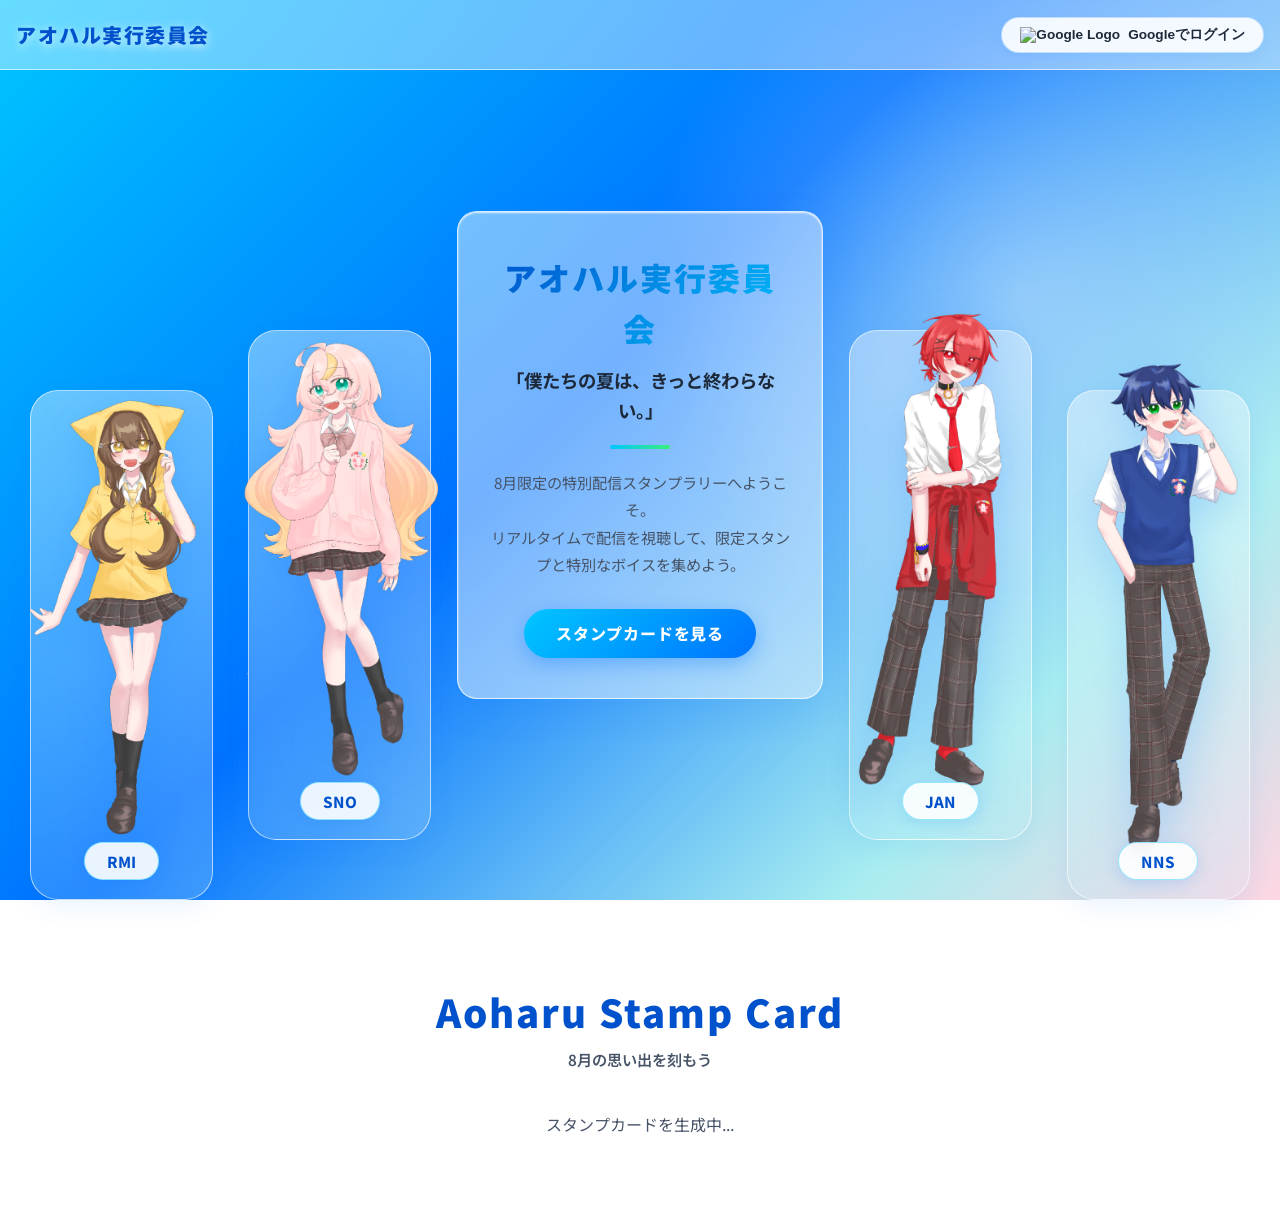
==== index.html @ 990031a6 "Update index.html" ====
<!DOCTYPE html>
<html lang="ja">
<head>
    <meta charset="UTF-8">
    <meta name="viewport" content="width=device-width, initial-scale=1.0">
    <title>アオハル8月スタンプラリー</title>
    <link href="https://fonts.googleapis.com/css2?family=Noto+Sans+JP:wght=300;400;700&display=swap" rel="stylesheet">  
    <link rel="stylesheet" href="css/style.css">
</head>
<body>

    <div class="sky-background"></div>

    <header class="global-header header-glass">
        <div class="header-logo">アオハル実行委員会</div>
        <button id="google-login-btn" class="btn-login">
            <img src="https://upload.wikimedia.org/wikipedia/commons/c/c1/Google_%22G%22_logo.svg" alt="Google Logo" class="google-icon">
            <span>Googleでログイン</span>
        </button>
    </header>

    <main class="main-container">
        <section class="hero-section">
            
            <div class="member-wrapper member-rmi position-low" onclick="location.href='profile.html?member=rmi'">
                <div class="stand-image-container">
                    <img src="images/AoharuRMI.png" alt="RMI" class="member-img">
                    <span class="member-name-tag">RMI</span>
                </div>
            </div>

            <div class="member-wrapper member-sno position-high" onclick="location.href='profile.html?member=sno'">
                <div class="stand-image-container">
                    <img src="images/AoharuSNO.png" alt="SNO" class="member-img">
                    <span class="member-name-tag">SNO</span>
                </div>
            </div>

            <div class="center-content-card glass-panel">
                <h1 class="group-title">アオハル実行委員会</h1>
                <p class="catch-copy">「僕たちの夏は、きっと終わらない。」</p>
                <div class="divider"></div>
                <p class="description">
                    8月限定の特別配信スタンプラリーへようこそ。<br>
                    リアルタイムで配信を視聴して、限定スタンプと特別なボイスを集めよう。
                </p>
                <a href="#stamp-section" class="btn-primary">スタンプカードを見る</a>
            </div>

            <div class="member-wrapper member-jan position-high" onclick="location.href='profile.html?member=jan'">
                <div class="stand-image-container">
                    <img src="images/AoharuJAN.png" alt="JAN" class="member-img">
                    <span class="member-name-tag">JAN</span>
                </div>
            </div>

            <div class="member-wrapper member-nns position-low" onclick="location.href='profile.html?member=nns'">
                <div class="stand-image-container">
                    <img src="images/AoharuNNS.png" alt="NNS" class="member-img">
                    <span class="member-name-tag">NNS</span>
                </div>
            </div>

        </section>

        <section id="stamp-section" class="stamp-section">
            <div class="section-title-area">
                <h2 class="section-title">Aoharu Stamp Card</h2>
                <p class="section-subtitle">8月の思い出を刻もう</p>
            </div>

            <div class="cards-container" id="js-cards-container">
                <p style="text-align: center; color: var(--color-text-sub);">スタンプカードを生成中...</p>
            </div>
        </section>
    </main>

    <!-- モーダル（配信タイトル・URL・サムネイル表示領域を追加） -->
    <div id="stamp-detail-modal" class="modal-overlay">
        <div class="glass-modal">
            <button id="js-modal-close" class="modal-close-btn" aria-label="閉じる">&times;</button>
            <div class="modal-header">
                <span id="js-modal-date" class="modal-date-badge">8/1</span>
                <h3 id="js-modal-title" class="modal-status-title">リアルタイム取得！</h3>
            </div>
            <div class="modal-body">

                <!-- 📺 配信情報表示エリア -->
                <div class="modal-stream-card" style="margin-bottom: 15px; text-align: center; background: rgba(255,255,255,0.15); padding: 12px; border-radius: 10px;">
                    <img id="js-modal-stream-thumb" src="" alt="配信サムネイル" style="width: 100%; max-width: 280px; height: auto; border-radius: 6px; aspect-ratio: 16/9; object-fit: cover;">
                    <h4 id="js-modal-stream-title" style="margin: 8px 0 4px; font-size: 1rem; font-weight: bold;">配信タイトル</h4>
                    <a id="js-modal-stream-url" href="#" target="_blank" rel="noopener noreferrer" style="color: #1e88e5; font-weight: bold; font-size: 0.9rem; text-decoration: underline;">📺 配信を見る</a>
                </div>

                <div class="modal-stamp-display">
                    <img id="js-modal-img" src="" alt="獲得スタンプ">
                </div>
                <p id="js-modal-desc" class="modal-text">ここにスタンプの説明テキストが動的に入ります。</p>
                
                <div class="modal-action-area">
                    <button id="js-modal-voice-btn" class="btn-voice">
                        <svg width="16" height="16" viewBox="0 0 24 24" fill="currentColor" style="display:inline-block; vertical-align:middle;"><path d="M8 5v14l11-7z"/></svg>
                        <span>限定ボイスを聴く</span>
                    </button>
                </div>
            </div>
        </div>
    </div>

    <script type="module">
        import { initializeApp } from "https://www.gstatic.com/firebasejs/10.12.0/firebase-app.js";
        import { getAuth, signInWithPopup, GoogleAuthProvider, signOut, onAuthStateChanged } from "https://www.gstatic.com/firebasejs/10.12.0/firebase-auth.js";
        import { getFirestore, doc, getDoc, setDoc, updateDoc } from "https://www.gstatic.com/firebasejs/10.12.0/firebase-firestore.js";

        // 1. Firebase初期化（実際のConfigに書き換えてください）
        const firebaseConfig = {
            apiKey: "YOUR_API_KEY",
            authDomain: "YOUR_AUTH_DOMAIN",
            projectId: "YOUR_PROJECT_ID",
            storageBucket: "YOUR_STORAGE_BUCKET",
            messagingSenderId: "YOUR_MESSAGING_SENDER_ID",
            appId: "YOUR_APP_ID"
        };

        const app = initializeApp(firebaseConfig);
        const auth = getAuth(app);
        const db = getFirestore(app);
        const provider = new GoogleAuthProvider();

        // 🎵 効果音の定義
        const soundGet = new Audio('sounds/get.mp3');     
        const soundReal = new Audio('sounds/real.mp3');   
        const soundError = new Audio('sounds/error.mp3'); 
        const soundPopup = new Audio('sounds/popup.mp3'); 

        // 🔊 ボイス再生トラッキング & 再生管理
        const playedVoiceTypes = new Set(); // サイトを開いてから再生済みのボイスタイプ（例: 'J1', 'R2'）
        let currentVoiceAudio = null;

        function playVoice(type) {
            if (currentVoiceAudio) {
                currentVoiceAudio.pause();
                currentVoiceAudio.currentTime = 0;
            }
            currentVoiceAudio = new Audio(`voices/voice_${type}.wav`);
            currentVoiceAudio.play().catch(err => {
                console.error(`ボイス再生エラー (voices/voice_${type}.wav):`, err);
            });
        }

        // 📅 8月のスタンプカード描画用データ構造
        const stampWeeks = [
            { title: "1st Week (8/1 - 8/7)", startDay: 1, endDay: 7 },
            { title: "2nd Week (8/8 - 8/14)", startDay: 8, endDay: 14 },
            { title: "3rd Week (8/15 - 8/21)", startDay: 15, endDay: 21 },
            { title: "4th Week (8/22 - 8/28)", startDay: 22, endDay: 28 },
            { title: "5th Week (8/29 - 8/31)", startDay: 29, endDay: 31 }
        ];
        const xPositions = [16.2, 28.3, 39.4, 50.9, 61.9, 72.9, 84.4];

        // 👑 12種類のリアタイスタンプマスター配列
        const ALL_STAMP_TYPES = ["R1", "R2", "R3", "S1", "S2", "S3", "J1", "J2", "J3", "N1", "N2", "N3"];

        // 📂 配信ID・日付・配信情報のマスターデータ
        const mockStampsMaster = {
            "stream_aoharu_01": { day: 1,  targetDate: "2026-08-01", title: "【DAY1】アオハル8月スタンプラリー開幕配信！", url: "https://youtube.com/watch?v=stream01", thumbnail: "images/thumb_01.png" },
            "supurarara": { day: 2,  targetDate: "2026-08-02", title: "【DAY2】夏休み特別コラボトーク！", url: "https://youtube.com/watch?v=stream02", thumbnail: "images/thumb_02.png" },
            "stream_aoharu_03": { day: 3,  targetDate: "2026-08-03", title: "【DAY3】深夜のまったりゲーム配信", url: "https://youtube.com/watch?v=stream03", thumbnail: "images/thumb_03.png" },
            "stream_aoharu_04": { day: 4,  targetDate: "2026-08-04", title: "【DAY4】メンバー総出演スペシャル", url: "https://youtube.com/watch?v=stream04", thumbnail: "images/thumb_04.png" },
            "stream_aoharu_05": { day: 5,  targetDate: "2026-08-05", title: "【DAY5】夏の思い出雑談会", url: "https://youtube.com/watch?v=stream05", thumbnail: "images/thumb_05.png" },
            "stream_aoharu_06": { day: 6,  targetDate: "2026-08-06", title: "【DAY6】歌枠特別ライブ配信", url: "https://youtube.com/watch?v=stream06", thumbnail: "images/thumb_06.png" },
            "stream_aoharu_07": { day: 7,  targetDate: "2026-08-07", title: "【DAY7】第1週目振り返り＆企画発表", url: "https://youtube.com/watch?v=stream07", thumbnail: "images/thumb_07.png" },
            "stream_aoharu_08": { day: 8,  targetDate: "2026-08-08", title: "【DAY8】8月8日ゾロ目記念配信！", url: "https://youtube.com/watch?v=stream08", thumbnail: "images/thumb_08.png" },
            "stream_aoharu_09": { day: 9,  targetDate: "2026-08-09", title: "【DAY9】日曜夜のまったりラジオ", url: "https://youtube.com/watch?v=stream09", thumbnail: "images/thumb_09.png" },
            "stream_aoharu_10": { day: 10, targetDate: "2026-08-10", title: "【DAY10】10日達成記念配信", url: "https://youtube.com/watch?v=stream10", thumbnail: "images/thumb_10.png" },
            "stream_aoharu_11": { day: 11, targetDate: "2026-08-11", title: "【DAY11】山の日特別企画", url: "https://youtube.com/watch?v=stream11", thumbnail: "images/thumb_11.png" },
            "stream_aoharu_12": { day: 12, targetDate: "2026-08-12", title: "【DAY12】夏のホラーゲーム実況", url: "https://youtube.com/watch?v=stream12", thumbnail: "images/thumb_12.png" },
            "stream_aoharu_13": { day: 13, targetDate: "2026-08-13", title: "【DAY13】お盆休み突入スぺシャル", url: "https://youtube.com/watch?v=stream13", thumbnail: "images/thumb_13.png" },
            "stream_aoharu_14": { day: 14, targetDate: "2026-08-14", title: "【DAY14】折り返し地点！2週間感謝配信", url: "https://youtube.com/watch?v=stream14", thumbnail: "images/thumb_14.png" },
            "stream_aoharu_15": { day: 15, targetDate: "2026-08-15", title: "【DAY15】後半戦突入！特別生放送", url: "https://youtube.com/watch?v=stream15", thumbnail: "images/thumb_15.png" },
            "stream_aoharu_16": { day: 16, targetDate: "2026-08-16", title: "【DAY16】夏祭り企画配信", url: "https://youtube.com/watch?v=stream16", thumbnail: "images/thumb_16.png" },
            "stream_aoharu_17": { day: 17, targetDate: "2026-08-17", title: "【DAY17】月曜夜の元気が出る配信", url: "https://youtube.com/watch?v=stream17", thumbnail: "images/thumb_17.png" },
            "stream_aoharu_18": { day: 18, targetDate: "2026-08-18", title: "【DAY18】オリジナルソング制作裏話", url: "https://youtube.com/watch?v=stream18", thumbnail: "images/thumb_18.png" },
            "stream_aoharu_19": { day: 19, targetDate: "2026-08-19", title: "【DAY19】深夜のQ&A質問コーナー", url: "https://youtube.com/watch?v=stream19", thumbnail: "images/thumb_19.png" },
            "stream_aoharu_20": { day: 20, targetDate: "2026-08-20", title: "【DAY20】残り11日！カウントダウン配信", url: "https://youtube.com/watch?v=stream20", thumbnail: "images/thumb_20.png" },
            "stream_aoharu_21": { day: 21, targetDate: "2026-08-21", title: "【DAY21】第3週目締めくくり配信", url: "https://youtube.com/watch?v=stream21", thumbnail: "images/thumb_21.png" },
            "stream_aoharu_22": { day: 22, targetDate: "2026-08-22", title: "【DAY22】土曜夜の特別カラオケ枠", url: "https://youtube.com/watch?v=stream22", thumbnail: "images/thumb_22.png" },
            "stream_aoharu_23": { day: 23, targetDate: "2026-08-23", title: "【DAY23】夏の思い出写真館", url: "https://youtube.com/watch?v=stream23", thumbnail: "images/thumb_23.png" },
            "stream_aoharu_24": { day: 24, targetDate: "2026-08-24", title: "【DAY24】ラスト1週間直前スペシャル", url: "https://youtube.com/watch?v=stream24", thumbnail: "images/thumb_24.png" },
            "stream_aoharu_25": { day: 25, targetDate: "2026-08-25", title: "【DAY25】残り6日！ラストスパート配信", url: "https://youtube.com/watch?v=stream25", thumbnail: "images/thumb_25.png" },
            "stream_aoharu_26": { day: 26, targetDate: "2026-08-26", title: "【DAY26】メンバー対抗対戦企画", url: "https://youtube.com/watch?v=stream26", thumbnail: "images/thumb_26.png" },
            "stream_aoharu_27": { day: 27, targetDate: "2026-08-27", title: "【DAY27】アオハル実行委員会思い出雑談", url: "https://youtube.com/watch?v=stream27", thumbnail: "images/thumb_27.png" },
            "stream_aoharu_28": { day: 28, targetDate: "2026-08-28", title: "【DAY28】第4週目完走！グランドフィナーレ前夜", url: "https://youtube.com/watch?v=stream28", thumbnail: "images/thumb_28.png" },
            "stream_aoharu_29": { day: 29, targetDate: "2026-08-29", title: "【DAY29】ラスト3日！特別ライブ配信", url: "https://youtube.com/watch?v=stream29", thumbnail: "images/thumb_29.png" },
            "stream_aoharu_30": { day: 30, targetDate: "2026-08-30", title: "【DAY30】夏の終わり前夜祭スペシャル", url: "https://youtube.com/watch?v=stream30", thumbnail: "images/thumb_30.png" },
            "stream_aoharu_31": { day: 31, targetDate: "2026-08-31", title: "【DAY31】アオハル8月スタンプラリー最終日！グランドフィナーレ", url: "https://youtube.com/watch?v=stream31", thumbnail: "images/thumb_31.png" }
        };

        // 日付から配信情報を取得するヘルパー関数
        function getStreamInfoByDay(day) {
            const entry = Object.values(mockStampsMaster).find(item => item.day === day);
            return entry || {
                title: `8月${day}日 特別配信`,
                url: "#",
                thumbnail: "images/thumb_default.png"
            };
        }

        // 状態管理用オブジェクト
        let activeUserStamps = {};
        let activeStampPool = []; 
        let isUserDebug = false;  

        // 重複なしランダム抽選 ＆ 自動リセットコアシステム
        function drawRandomStampType() {
            if (!activeStampPool || activeStampPool.length === 0) {
                activeStampPool = [...ALL_STAMP_TYPES];
                console.log("🔄 【システム通知】12種類すべてのスタンプが出尽くしたため、プールをリセットしました！");
            }
            const randomIndex = Math.floor(Math.random() * activeStampPool.length);
            const selectedType = activeStampPool.splice(randomIndex, 1)[0];
            console.log(`🎲 残りプール数: ${activeStampPool.length} / 今回当選: ${selectedType}`);
            return selectedType;
        }

        // 認証（Auth）とデータ同期ロジック
        const loginBtn = document.getElementById('google-login-btn');

        loginBtn.addEventListener('click', async () => {
            if (auth.currentUser) {
                if(confirm("ログアウトしますか？")) {
                    await signOut(auth);
                    alert('ログアウトしました。');
                }
                return;
            }
            try {
                await signInWithPopup(auth, provider);
            } catch (error) {
                console.error("ログインエラー:", error);
                soundError.play().catch(()=>{});
                alert("ログインに失敗しました。");
            }
        });

        onAuthStateChanged(auth, async (user) => {
            if (user) {
                loginBtn.innerHTML = `
                    <img src="${user.photoURL}" alt="User Avatar" class="google-icon" style="border-radius: 50%;">
                    <span>ログアウト</span>
                `;
                await syncLocalStorageAndFirestore(user);
            } else {
                loginBtn.innerHTML = `
                    <img src="https://upload.wikimedia.org/wikipedia/commons/c/c1/Google_%22G%22_logo.svg" alt="Google Logo" class="google-icon">
                    <span>Googleでログイン</span>
                `;
                isUserDebug = false; 
                loadLocalStamps();
            }
        });

        function loadLocalStamps() {
            const localData = localStorage.getItem('aoharu_stamps');
            activeUserStamps = localData ? JSON.parse(localData) : {};
            const localPool = localStorage.getItem('aoharu_stamp_pool');
            activeStampPool = localPool ? JSON.parse(localPool) : [...ALL_STAMP_TYPES];

            generateStampCards();
            checkUrlParameterForStamp();
        }

        async function syncLocalStorageAndFirestore(user) {
            try {
                const userRef = doc(db, "users", user.uid);
                const userSnap = await getDoc(userRef);
                
                let firestoreStamps = {};
                let firestorePool = [];

                if (userSnap.exists()) {
                    const data = userSnap.data();
                    firestoreStamps = data.stamps || {};
                    firestorePool = data.stampPool || [];
                    isUserDebug = data.debug || false; 
                } else {
                    await setDoc(userRef, {
                        uid: user.uid,
                        name: user.displayName,
                        email: user.email,
                        createdAt: new Date().toISOString(),
                        debug: false, 
                        stamps: {},
                        stampPool: [...ALL_STAMP_TYPES]
                    });
                    firestorePool = [...ALL_STAMP_TYPES];
                }

                const localPoolStr = localStorage.getItem('aoharu_stamp_pool');
                const localPool = localPoolStr ? JSON.parse(localPoolStr) : [...ALL_STAMP_TYPES];

                if (userSnap.exists() && firestorePool.length > 0) {
                    activeStampPool = firestorePool;
                } else {
                    activeStampPool = localPool;
                }

                const localDataStr = localStorage.getItem('aoharu_stamps');
                const localStamps = localDataStr ? JSON.parse(localDataStr) : {};
                let mergedStamps = { ...firestoreStamps };

                Object.keys(localStamps).forEach(key => {
                    const localItem = localStamps[key];
                    const firestoreItem = firestoreStamps[key];

                    if (!firestoreItem) {
                        mergedStamps[key] = localItem;
                    } else if (localItem.status === 'active' && firestoreItem.status !== 'active') {
                        mergedStamps[key] = localItem;
                    }
                });

                activeUserStamps = mergedStamps;

                await updateDoc(userRef, { 
                    stamps: mergedStamps,
                    stampPool: activeStampPool
                });
                localStorage.setItem('aoharu_stamps', JSON.stringify(mergedStamps));
                localStorage.setItem('aoharu_stamp_pool', JSON.stringify(activeStampPool));

                generateStampCards();
                checkUrlParameterForStamp();

            } catch (error) {
                console.error("同期エラー:", error);
            }
        }

        // スタンプ取得＆時間判定ロジック
        function checkUrlParameterForStamp() {
            const urlParams = new URLSearchParams(window.location.search);
            const streamId = urlParams.get('id');
            
            if (!streamId) return;

            const stampMaster = mockStampsMaster[streamId];
            if (!stampMaster) {
                soundError.play().catch(()=>{});
                alert("無効なスタンプURLです。");
                removeUrlParameter();
                return;
            }

            const stampKey = `day_${stampMaster.day}`;

            if (activeUserStamps[stampKey] && activeUserStamps[stampKey].status === 'active') {
                soundError.play().catch(()=>{});
                alert("この日付のスタンプはすでに取得しています！");
                removeUrlParameter();
                return;
            }

            let finalStatus = 'none';

            if (isUserDebug) {
                const debugChoice = confirm(
                    `【デバッグ特権モード】\n8月${stampMaster.day}日のスタンプを強制追加します。\n\n[OK] ➔ リアタイ判定 (active)\n[キャンセル] ➔ アーカイブ判定 (archive)`
                );
                finalStatus = debugChoice ? 'active' : 'archive';
            } else {
                const now = new Date();
                const startTime = new Date(`${stampMaster.targetDate}T21:00:00+09:00`);
                const endTime = new Date(`${stampMaster.targetDate}T23:59:59+09:00`);
                
                if (now < startTime) {
                    soundError.play().catch(()=>{});
                    alert("配信前のため、まだスタンプは取得できません！");
                    removeUrlParameter();
                    return;
                } else if (now >= startTime && now <= endTime) {
                    finalStatus = 'active';
                } else {
                    finalStatus = 'archive';
                }
            }

            if (activeUserStamps[stampKey] && activeUserStamps[stampKey].status === 'archive' && finalStatus === 'archive') {
                soundError.play().catch(()=>{});
                alert("この日付のスタンプはすでに取得しています！");
                removeUrlParameter();
                return;
            }

            let finalType = '';
            if (finalStatus === 'active') {
                if (activeUserStamps[stampKey] && activeUserStamps[stampKey].type) {
                    finalType = activeUserStamps[stampKey].type;
                } else {
                    finalType = drawRandomStampType();
                }
            } else {
                finalType = 'archive';
            }

            saveAcquiredStamp(stampKey, finalStatus, finalType, stampMaster.day);
        }

        async function saveAcquiredStamp(stampKey, status, type, dayNumber) {
            const stampPayload = {
                status: status,
                type: type, 
                updatedAt: new Date().toISOString()
            };

            activeUserStamps[stampKey] = stampPayload;

            localStorage.setItem('aoharu_stamps', JSON.stringify(activeUserStamps));
            localStorage.setItem('aoharu_stamp_pool', JSON.stringify(activeStampPool));

            if (auth.currentUser) {
                try {
                    const userRef = doc(db, "users", auth.currentUser.uid);
                    await updateDoc(userRef, { 
                        [`stamps.${stampKey}`]: stampPayload,
                        stampPool: activeStampPool
                    });
                } catch (e) {
                    console.error("Firestoreへのスタンプ書き込み失敗:", e);
                }
            }

            if (status === 'active') {
                soundGet.play().catch(()=>{});
                setTimeout(() => {
                    soundReal.play().catch(()=>{});
                    alert(`🎉 8/${dayNumber} リアルタイム視聴スタンプをゲットしました！`);
                }, 400);
            } else {
                soundGet.play().catch(()=>{});
                alert(`🎬 8/${dayNumber} アーカイブスタンプをゲットしました！`);
            }

            generateStampCards();
            removeUrlParameter();
        }

        function removeUrlParameter() {
            const cleanUrl = window.location.protocol + "//" + window.location.host + window.location.pathname;
            window.history.replaceState({ path: cleanUrl }, '', cleanUrl);
        }

        // スタンプカードの動的生成 ＆ タップ処理
        function generateStampCards() {
            const container = document.getElementById('js-cards-container');
            if (!container) return;
            container.innerHTML = '';

            stampWeeks.forEach((week) => {
                const cardWrapper = document.createElement('div');
                cardWrapper.className = 'stamp-card-wrapper';

                const cardInner = document.createElement('div');
                cardInner.className = 'stamp-card-inner';
                cardInner.innerHTML = `<img src="images/cardhaikei.png" alt="Card Background" class="card-bg-img">`;

                let index = 0;
                for (let day = week.startDay; day <= week.endDay; day++) {
                    const slot = document.createElement('div');
                    slot.className = `stamp-slot slot-day-${day}`;
                    slot.style.left = `${xPositions[index]}%`;
                    slot.style.top = index % 2 === 0 ? '75.5%' : '34%'; 

                    const stampKey = `day_${day}`;
                    const savedStamp = activeUserStamps[stampKey];

                    let stampContent = '';

                    if (savedStamp && savedStamp.status === 'active') {
                        stampContent = `<div class="stamp-trigger">
                                            <img src="images/stamp_${savedStamp.type}.png" alt="リアタイスタンプ" class="stamp-icon active">
                                        </div>`;
                    } else if (savedStamp && savedStamp.status === 'archive') {
                        stampContent = `<div class="stamp-trigger">
                                            <img src="images/stamp_archive.png" alt="アーカイブスタンプ" class="stamp-icon active">
                                        </div>`;
                    } else {
                        stampContent = `<div class="stamp-trigger">
                                            <div class="stamp-placeholder"></div>
                                        </div>`;
                    }

                    slot.innerHTML = `
                        <span class="date-badge">8/${day}</span>
                        ${stampContent}
                    `;
                    
                    const stampClickArea = slot.querySelector('.stamp-trigger');
                    if (stampClickArea && savedStamp) {
                        stampClickArea.addEventListener('click', () => {
                            if (savedStamp.status === 'active') {
                                // 1年目・初回タップ時（そのボイス種類をまだ聴いていない場合）：即ボイス再生
                                if (!playedVoiceTypes.has(savedStamp.type)) {
                                    playedVoiceTypes.add(savedStamp.type);
                                    playVoice(savedStamp.type);
                                } else {
                                    // 2回目以降：モーダルを表示
                                    soundPopup.play().catch(()=>{});
                                    openStampDetailModal(day, savedStamp);
                                }
                            } else if (savedStamp.status === 'archive') {
                                // アーカイブスタンプ：モーダルを表示
                                soundPopup.play().catch(()=>{});
                                openStampDetailModal(day, savedStamp);
                            }
                        });
                    }

                    cardInner.appendChild(slot);
                    index++;
                }

                const cardFooter = document.createElement('div');
                cardFooter.className = 'card-footer-info';
                cardFooter.innerText = week.title;

                cardWrapper.appendChild(cardInner);
                cardWrapper.appendChild(cardFooter);
                container.appendChild(cardWrapper);
            });
        }

        // モーダルにデータを注入して開く関数
        function openStampDetailModal(day, stampData) {
            const modal = document.getElementById('stamp-detail-modal');
            const mDate = document.getElementById('js-modal-date');
            const mTitle = document.getElementById('js-modal-title');
            const mImg = document.getElementById('js-modal-img');
            const mDesc = document.getElementById('js-modal-desc');
            const mVoiceBtn = document.getElementById('js-modal-voice-btn');

            // 配信情報要素
            const mStreamTitle = document.getElementById('js-modal-stream-title');
            const mStreamUrl = document.getElementById('js-modal-stream-url');
            const mStreamThumb = document.getElementById('js-modal-stream-thumb');

            // 配信情報のセット
            const streamInfo = getStreamInfoByDay(day);
            mStreamTitle.innerText = streamInfo.title;
            mStreamUrl.href = streamInfo.url;
            mStreamThumb.src = streamInfo.thumbnail;

            mDate.innerText = `8/${day}`;

            if (stampData.status === 'active') {
                mTitle.innerText = "リアルタイム達成！";
                mTitle.className = "modal-status-title status-active";
                mImg.src = `images/stamp_${stampData.type}.png`;
                mDesc.innerText = `8月${day}日の配信をリアルタイムで一緒に過ごした特別な証です！このスタンプ限定の特別なメンバーボイスをお楽しみいただけます。`;
                
                mVoiceBtn.style.display = "inline-flex"; 
                mVoiceBtn.onclick = () => {
                    playVoice(stampData.type);
                };
            } else {
                mTitle.innerText = "アーカイブ視聴";
                mTitle.className = "modal-status-title status-archive";
                mImg.src = `images/stamp_archive.png`;
                mDesc.innerText = `8月${day}日の配信アーカイブを視聴した思い出の記録スタンプです。（※リアルタイム限定特典ボイスは含まれません）`;
                
                mVoiceBtn.style.display = "none"; 
                mVoiceBtn.onclick = null;
            }

            modal.classList.add('is-open');
        }

        // モーダルを閉じる一連のイベントリスナー設定
        const modalOverlay = document.getElementById('stamp-detail-modal');
        const modalCloseBtn = document.getElementById('js-modal-close');
        
        function closeStampDetailModal() {
            modalOverlay.classList.remove('is-open');
        }

        modalOverlay.addEventListener('click', (e) => {
            if (e.target === modalOverlay) {
                closeStampDetailModal();
            }
        });
        modalCloseBtn.addEventListener('click', closeStampDetailModal);
    </script>
</body>
</html>
---- css/style.css ----
/* ==========================================================================
   1. 共通変数定義・CSSリセット (Youthful & Summer Sky Theme)
   ========================================================================== */
:root {
  /* 青・夏空テーマカラー */
  --color-primary-blue: #007aff;
  --color-deep-blue: #0052cc;
  --color-sky-cyan: #00c6ff;
  --color-aqua: #0072ff;
  --color-sea-breeze: #38ef7d;
  --color-sunshine: #ffb347; /* 差し色の夏の日差しカラー */
  --color-text-main: #1d2939;
  --color-text-sub: #475467;

  /* 青空グラデーション（澄んだ青空〜爽やかなエモい夏空） */
  --color-bg-sky: linear-gradient(135deg, #00c6ff 0%, #0072ff 45%, #a8edf0 80%, #fed6e3 100%);
  
  /* 透明感あふれるガラスUI (Blue-Tinted Glass) */
  --glass-bg: rgba(255, 255, 255, 0.45);
  --glass-border: rgba(255, 255, 255, 0.7);
  --glass-shadow: 0 12px 36px 0 rgba(0, 114, 255, 0.12), inset 0 1px 2px rgba(255, 255, 255, 0.8);
  --glass-blur: blur(16px);

  /* レイアウト変数 */
  --header-height: 70px;
}

/* 全体リセットと基本スタイル */
*, *::before, *::after {
  margin: 0;
  padding: 0;
  box-sizing: border-box;
  -webkit-tap-highlight-color: transparent;
}

html {
  scroll-behavior: smooth;
}

body {
  font-family: 'Noto Sans JP', -apple-system, BlinkMacSystemFont, "Segoe UI", Roboto, sans-serif;
  color: var(--color-text-main);
  overflow-x: hidden;
  min-height: 100vh;
  min-height: -webkit-fill-available;
  line-height: 1.6;
}

/* ==========================================================================
   2. エフェクト & アニメーション定義
   ========================================================================== */

/* 揺れる海風のフロートアニメーション */
@keyframes breezeFloat {
  0%, 100% { transform: translateY(0px) rotate(0deg); }
  50% { transform: translateY(-8px) rotate(0.5deg); }
}

/* スタンプ飛び出し */
@keyframes stampBounce {
  0% { transform: scale(0) rotate(-20deg); opacity: 0; }
  70% { transform: scale(1.15) rotate(5deg); opacity: 1; }
  100% { transform: scale(1) rotate(0deg); opacity: 1; }
}

/* キラッと光るシャインエフェクト */
@keyframes summerShine {
  0% { background-position: -200% 0; }
  100% { background-position: 200% 0; }
}

/* パルス発光（青い水面のような揺らめき） */
@keyframes pulseGlow {
  0%, 100% { box-shadow: 0 0 15px rgba(0, 198, 255, 0.3); }
  50% { box-shadow: 0 0 25px rgba(0, 198, 255, 0.6); }
}

.shine-effect {
  background: linear-gradient(120deg, transparent 0%, rgba(255, 255, 255, 0.8) 50%, transparent 100%);
  background-size: 200% 100%;
  animation: summerShine 1.5s infinite linear;
}

/* ==========================================================================
   3. 背景とガラスパネル共通コンポーネント
   ========================================================================== */

/* 澄み渡る夏空背景（光のフレアを追加） */
.sky-background {
  position: fixed;
  top: 0;
  left: 0;
  width: 100vw;
  height: 100vh;
  background: var(--color-bg-sky);
  z-index: -2;
}

/* 入日・水面の光を演出するオーラプレイス */
.sky-background::after {
  content: '';
  position: absolute;
  top: -10%;
  right: -10%;
  width: 60vw;
  height: 60vw;
  background: radial-gradient(circle, rgba(255,255,255,0.4) 0%, rgba(0,198,255,0) 70%);
  pointer-events: none;
}

/* 青い反射光を持たせたガラスパネル */
.glass-panel {
  background: var(--glass-bg);
  backdrop-filter: var(--glass-blur);
  -webkit-backdrop-filter: var(--glass-blur);
  border: 1px solid var(--glass-border);
  border-radius: 20px;
  box-shadow: var(--glass-shadow);
}

.header-glass {
  background: rgba(255, 255, 255, 0.4);
  backdrop-filter: blur(14px);
  -webkit-backdrop-filter: blur(14px);
  border-bottom: 1px solid rgba(255, 255, 255, 0.6);
}

/* ボタンデザイン（夏らしいエネルギッシュな青） */
.btn-login {
  display: inline-flex;
  align-items: center;
  justify-content: center;
  gap: 8px;
  background: rgba(255, 255, 255, 0.9);
  border: 1px solid rgba(0, 114, 255, 0.2);
  color: var(--color-text-main);
  padding: 8px 18px;
  border-radius: 20px;
  cursor: pointer;
  font-weight: bold;
  font-size: 0.85rem;
  transition: all 0.25s ease;
  box-shadow: 0 4px 12px rgba(0, 114, 255, 0.08);
  user-select: none;
}

.btn-primary {
  display: inline-block;
  background: linear-gradient(135deg, var(--color-sky-cyan), var(--color-aqua));
  color: white;
  text-decoration: none;
  padding: 12px 32px;
  border-radius: 30px;
  font-weight: 800;
  text-align: center;
  letter-spacing: 0.05em;
  box-shadow: 0 6px 20px rgba(0, 114, 255, 0.35);
  transition: all 0.3s cubic-bezier(0.16, 1, 0.3, 1);
  user-select: none;
}

/* ==========================================================================
   4. ヘッダー & ヒーローセクション
   ========================================================================== */
.global-header {
  position: fixed;
  top: 0;
  left: 0;
  width: 100%;
  height: var(--header-height);
  display: flex;
  justify-content: space-between;
  align-items: center;
  padding: 0 32px;
  z-index: 100;
  padding-left: max(16px, env(safe-area-inset-left));
  padding-right: max(16px, env(safe-area-inset-right));
}

.header-logo {
  font-size: 1.25rem;
  font-weight: 900;
  color: var(--color-deep-blue);
  letter-spacing: 1.5px;
  text-decoration: none;
  text-shadow: 0 2px 10px rgba(255, 255, 255, 0.8);
}

.main-container {
  padding-top: var(--header-height);
  width: 100%;
  min-height: 100vh;
}

.hero-section {
  display: flex;
  align-items: flex-end;
  justify-content: center;
  width: 100%;
  max-width: 1600px;
  margin: 0 auto;
  min-height: calc(100vh - var(--header-height));
  padding: 20px 20px 40px 20px;
  position: relative;
  gap: 15px;
}

.member-wrapper {
  flex: 1;
  max-width: 280px;
  position: relative;
  cursor: pointer;
  transition: transform 0.4s cubic-bezier(0.16, 1, 0.3, 1);
  z-index: 2;
  animation: breezeFloat 6s infinite ease-in-out;
}

.member-wrapper:nth-child(2n) {
  animation-delay: -3s;
}

.position-low { transform: translateY(40px); }
.position-high { transform: translateY(-20px); }

.stand-image-container {
  width: 100%;
  height: 600px;
  position: relative;
  display: flex;
  align-items: flex-end;
  justify-content: center;
}

.member-img {
  width: 100%;
  height: 100%;
  object-fit: contain;
  bottom: 0;
  position: absolute;
  filter: drop-shadow(0 12px 20px rgba(0, 114, 255, 0.2));
  transition: filter 0.3s ease, transform 0.3s ease;
}

.stand-image-container::before {
  content: '';
  position: absolute;
  bottom: 0;
  width: 90%;
  height: 85%;
  background: linear-gradient(180deg, rgba(255,255,255,0.4) 0%, rgba(200,235,255,0.2) 100%);
  border-radius: 28px;
  z-index: -1;
  backdrop-filter: blur(8px);
  border: 1.5px solid rgba(255, 255, 255, 0.6);
  box-shadow: 0 8px 24px rgba(0, 114, 255, 0.08);
}

.member-name-tag {
  position: absolute;
  bottom: 20px;
  z-index: 5;
  background: rgba(255, 255, 255, 0.9);
  backdrop-filter: blur(8px);
  color: var(--color-deep-blue);
  border: 1px solid rgba(0, 198, 255, 0.4);
  padding: 6px 22px;
  border-radius: 20px;
  font-weight: 800;
  font-size: 0.95rem;
  box-shadow: 0 4px 15px rgba(0, 114, 255, 0.15);
  white-space: nowrap;
}

.center-content-card {
  flex: 1.5;
  max-width: 450px;
  padding: 40px 30px;
  text-align: center;
  align-self: center;
  z-index: 3;
  margin-bottom: 40px;
}

.group-title {
  font-size: clamp(1.5rem, 4vw, 2rem);
  font-weight: 900;
  margin-bottom: 12px;
  background: linear-gradient(135deg, var(--color-deep-blue), var(--color-sky-cyan));
  -webkit-background-clip: text;
  -webkit-text-fill-color: transparent;
  letter-spacing: 2px;
}

.catch-copy {
  font-size: clamp(0.95rem, 3vw, 1.15rem);
  font-weight: bold;
  color: var(--color-text-main);
  margin-bottom: 20px;
}

.divider {
  width: 60px;
  height: 4px;
  background: linear-gradient(90deg, var(--color-sky-cyan), var(--color-sea-breeze));
  margin: 0 auto 20px auto;
  border-radius: 2px;
}

.description {
  font-size: 0.95rem;
  line-height: 1.8;
  color: var(--color-text-sub);
  margin-bottom: 30px;
}

/* ==========================================================================
   5. スタンプカード専用スタイル
   ========================================================================== */
.stamp-section {
  padding: 80px 20px;
  display: flex;
  flex-direction: column;
  align-items: center;
  background: rgba(255, 255, 255, 0.25);
  backdrop-filter: blur(12px);
  -webkit-backdrop-filter: blur(12px);
  border-top: 1px solid rgba(255, 255, 255, 0.5);
}

.section-title-area {
  text-align: center;
  margin-bottom: 40px;
}

.section-title {
  font-size: clamp(1.6rem, 5vw, 2.4rem);
  color: var(--color-deep-blue);
  letter-spacing: 2px;
  font-weight: 900;
  text-shadow: 0 2px 10px rgba(255,255,255,0.8);
}

.section-subtitle {
  font-size: 0.95rem;
  color: var(--color-text-sub);
  margin-top: 5px;
  font-weight: 600;
}

.cards-container {
  width: 100%;
  max-width: 1200px;
  display: flex;
  flex-direction: column;
  gap: 40px;
}

.stamp-card-wrapper {
  width: 100%;
  background: rgba(255, 255, 255, 0.55);
  border: 1.5px solid rgba(255, 255, 255, 0.8);
  border-radius: 28px;
  padding: 24px;
  box-shadow: 0 20px 50px rgba(0, 114, 255, 0.08);
}

.stamp-card-inner {
  width: 100%;
  position: relative;
  aspect-ratio: 1920 / 1080;
  background: #dbeafe;
  border-radius: 18px;
  overflow: hidden;
  box-shadow: inset 0 0 20px rgba(0, 114, 255, 0.08);
}

.card-bg-img {
  width: 100%;
  height: 100%;
  object-fit: cover;
  display: block;
}

.stamp-slot {
  position: absolute;
  width: 18%;
  aspect-ratio: 1 / 1;
  transform: translate(-50%, -50%);
  display: flex;
  flex-direction: column;
  align-items: center;
  justify-content: center;
  z-index: 10;
}

.date-badge {
  position: absolute;
  top: -10px;
  background: rgba(255, 255, 255, 0.95);
  backdrop-filter: blur(4px);
  border: 1px solid rgba(0, 198, 255, 0.3);
  padding: 3px 12px;
  border-radius: 12px;
  font-size: clamp(0.65rem, 1.8vw, 0.85rem);
  font-weight: 800;
  color: var(--color-deep-blue);
  pointer-events: none;
  white-space: nowrap;
  box-shadow: 0 2px 8px rgba(0,114,255,0.1);
  z-index: 12;
}

.stamp-trigger {
  width: 100%;
  height: 100%;
  cursor: pointer;
  display: flex;
  align-items: center;
  justify-content: center;
  transition: transform 0.25s cubic-bezier(0.175, 0.885, 0.32, 1.275);
}

.stamp-icon {
  width: 100%;
  height: 100%;
  object-fit: contain;
  opacity: 0;
  transform: scale(0.5);
  transition: all 0.5s cubic-bezier(0.175, 0.885, 0.32, 1.275);
}

.stamp-icon.active {
  opacity: 1;
  transform: scale(1);
  animation: stampBounce 0.6s cubic-bezier(0.175, 0.885, 0.32, 1.275) both;
}

.stamp-placeholder {
  width: 85%;
  height: 85%;
  border: 2px dashed rgba(0, 114, 255, 0.4);
  border-radius: 50%;
  background: rgba(255, 255, 255, 0.4);
  transition: all 0.3s ease;
  animation: pulseGlow 3s infinite;
}

.card-footer-info {
  text-align: right;
  margin-top: 12px;
  font-size: 0.85rem;
  color: var(--color-text-sub);
  font-weight: bold;
  letter-spacing: 1px;
}

/* ==========================================================================
   6. モーダルダイアログ（Popups）スタイル
   ========================================================================== */
.modal-overlay {
  position: fixed;
  top: 0;
  left: 0;
  width: 100vw;
  height: 100vh;
  background: rgba(10, 30, 60, 0.45);
  backdrop-filter: blur(10px);
  -webkit-backdrop-filter: blur(10px);
  z-index: 2000;
  display: flex;
  align-items: center;
  justify-content: center;
  padding: 16px;
  opacity: 0;
  pointer-events: none;
  transition: opacity 0.35s ease;
}

.modal-overlay.active,
.modal-overlay.is-open {
  opacity: 1;
  pointer-events: auto;
}

.modal-content,
.glass-modal {
  width: 100%;
  max-width: 440px;
  max-height: 90vh;
  overflow-y: auto;
  background: rgba(255, 255, 255, 0.85);
  backdrop-filter: blur(20px);
  -webkit-backdrop-filter: blur(20px);
  border: 1.5px solid rgba(255, 255, 255, 0.9);
  border-radius: 28px;
  padding: 32px 24px;
  position: relative;
  text-align: center;
  box-shadow: 0 25px 60px rgba(0, 70, 180, 0.25);
  transform: translateY(20px) scale(0.95);
  transition: transform 0.35s cubic-bezier(0.16, 1, 0.3, 1);
  -webkit-overflow-scrolling: touch;
}

.modal-overlay.active .modal-content,
.modal-overlay.is-open .glass-modal {
  transform: translateY(0) scale(1);
}

.modal-close-btn {
  position: absolute;
  top: 16px;
  right: 16px;
  background: rgba(0, 114, 255, 0.08);
  border: none;
  width: 36px;
  height: 36px;
  border-radius: 50%;
  font-size: 1.4rem;
  line-height: 1;
  color: var(--color-deep-blue);
  cursor: pointer;
  display: flex;
  align-items: center;
  justify-content: center;
  transition: all 0.2s;
}

.modal-close-btn:hover {
  background: var(--color-primary-blue);
  color: white;
  transform: rotate(90deg);
}

.modal-date-tag,
.modal-date-badge {
  display: inline-block;
  background: rgba(0, 198, 255, 0.15);
  color: var(--color-deep-blue);
  padding: 4px 16px;
  border-radius: 14px;
  font-size: 0.85rem;
  font-weight: 800;
  margin-bottom: 12px;
}

.modal-status-title {
  font-size: 1.35rem;
  font-weight: 800;
  margin-bottom: 16px;
  letter-spacing: 0.05em;
}

.modal-status-title.status-active {
  color: #00a896;
  text-shadow: 0 0 12px rgba(0, 200, 180, 0.3);
}

.modal-status-title.status-archive {
  color: var(--color-text-sub);
}

.modal-stream-card {
  background: rgba(255, 255, 255, 0.6);
  border: 1px solid rgba(0, 198, 255, 0.2);
  border-radius: 16px;
  padding: 12px;
  margin-bottom: 16px;
  text-align: left;
}

.stream-thumb {
  width: 100%;
  height: auto;
  border-radius: 10px;
  object-fit: cover;
  margin-bottom: 8px;
}

.stream-title {
  font-size: 0.85rem;
  font-weight: bold;
  color: var(--color-text-main);
  margin-bottom: 8px;
}

.modal-stamp-display {
  background: radial-gradient(circle, rgba(255, 255, 255, 0.9) 0%, rgba(210, 240, 255, 0.6) 100%);
  border-radius: 50%;
  width: 120px;
  height: 120px;
  margin: 0 auto 16px;
  display: flex;
  justify-content: center;
  align-items: center;
  box-shadow: inset 0 4px 10px rgba(0,114,255,0.08), 0 8px 20px rgba(0,114,255,0.12);
  border: 2px solid rgba(255, 255, 255, 0.8);
}

.modal-stamp-display img {
  width: 90px;
  height: 90px;
  object-fit: contain;
  animation: stampBounce 0.6s cubic-bezier(0.175, 0.885, 0.32, 1.275) both;
}

.btn-voice,
.btn-voice-play {
  width: 100%;
  background: linear-gradient(135deg, var(--color-sky-cyan), var(--color-primary-blue));
  color: #ffffff;
  border: none;
  padding: 12px 24px;
  font-size: 0.9rem;
  font-weight: 800;
  border-radius: 30px;
  cursor: pointer;
  box-shadow: 0 6px 20px rgba(0, 114, 255, 0.3);
  display: inline-flex;
  align-items: center;
  justify-content: center;
  gap: 8px;
  transition: all 0.25s ease;
}

.btn-stream-link {
  display: inline-flex;
  align-items: center;
  justify-content: center;
  width: 100%;
  background: #ff0055;
  color: white;
  text-decoration: none;
  padding: 10px 16px;
  font-size: 0.85rem;
  font-weight: 800;
  border-radius: 20px;
  box-shadow: 0 4px 12px rgba(255, 0, 85, 0.25);
  transition: all 0.2s ease;
}

/* ==========================================================================
   7. プロフィール専用ページスタイル
   ========================================================================== */
.profile-single-container {
  width: 100%;
  max-width: 1100px;
  margin: 0 auto;
  padding: 40px 20px;
  min-height: calc(100vh - var(--header-height));
  display: flex;
  flex-direction: column;
  justify-content: center;
}

.btn-back {
  display: inline-flex;
  align-items: center;
  gap: 6px;
  color: var(--color-deep-blue);
  text-decoration: none;
  font-weight: bold;
  font-size: 0.9rem;
  padding: 8px 20px;
  background: rgba(255, 255, 255, 0.8);
  border: 1px solid rgba(0, 198, 255, 0.3);
  border-radius: 20px;
  transition: all 0.2s ease;
  box-shadow: var(--glass-shadow);
}

.profile-single-card {
  display: flex;
  width: 100%;
  min-height: 480px;
  border-radius: 32px;
  padding: 40px;
  gap: 40px;
  align-items: stretch;
}

.profile-left-stage {
  flex: 0 0 35%;
  max-width: 320px;
  display: flex;
  align-items: flex-end;
  justify-content: center;
  position: relative;
}

.profile-standalone-image-wrapper {
  width: 100%;
  height: 100%;
  min-height: 400px;
  position: relative;
  display: flex;
  align-items: flex-end;
  justify-content: center;
}

.profile-standalone-image-wrapper::before {
  content: '';
  position: absolute;
  bottom: 0;
  width: 100%;
  height: 85%;
  background: rgba(255, 255, 255, 0.25);
  border-radius: 24px;
  z-index: 1;
  border: 1.5px solid rgba(255, 255, 255, 0.5);
}

.single-member-img {
  width: 100%;
  height: 100%;
  max-height: 480px;
  object-fit: contain;
  z-index: 2;
  filter: drop-shadow(0 15px 25px rgba(0, 114, 255, 0.25));
}

.profile-right-info {
  flex: 1;
  display: flex;
  flex-direction: column;
  align-items: flex-start;
  justify-content: center;
}

.single-color-badge {
  font-size: 0.8rem;
  font-weight: 800;
  color: white;
  padding: 4px 16px;
  border-radius: 12px;
  margin-bottom: 12px;
  letter-spacing: 2px;
  background: var(--color-primary-blue);
}

.single-member-name {
  font-size: clamp(2rem, 5vw, 2.8rem);
  font-weight: 900;
  color: var(--color-text-main);
  margin-bottom: 16px;
  letter-spacing: 1px;
}

.intro-box {
  width: 100%;
  background: rgba(255, 255, 255, 0.45);
  border: 1px solid rgba(255, 255, 255, 0.6);
  padding: 20px 24px;
  border-radius: 20px;
  margin-bottom: 24px;
}

.single-profile-links {
  display: flex;
  gap: 12px;
  width: 100%;
  max-width: 400px;
}

.single-profile-links .link-item {
  flex: 1;
  text-align: center;
  text-decoration: none;
  font-size: 0.9rem;
  font-weight: bold;
  padding: 12px;
  border-radius: 14px;
  transition: all 0.2s ease;
}

.yt-link {
  background: rgba(255, 0, 0, 0.1);
  color: #cc0000;
  border: 1px solid rgba(255, 0, 0, 0.2);
}

.sns-link {
  background: rgba(0, 114, 255, 0.08);
  color: var(--color-deep-blue);
  border: 1px solid rgba(0, 114, 255, 0.15);
}

/* ==========================================================================
   8. ホバーインタラクション (PC向け)
   ========================================================================== */
@media (hover: hover) {
  .btn-login:hover {
    transform: translateY(-2px);
    box-shadow: 0 6px 15px rgba(0, 114, 255, 0.15);
    background: white;
  }
  .btn-primary:hover {
    transform: translateY(-3px) scale(1.02);
    box-shadow: 0 10px 25px rgba(0, 114, 255, 0.45);
  }
  .member-wrapper:hover {
    transform: translateY(-12px) scale(1.03);
    animation-play-state: paused;
  }
  .member-wrapper:hover .member-img {
    filter: drop-shadow(0 18px 30px rgba(0, 198, 255, 0.5));
  }
  .stamp-trigger:hover {
    transform: scale(1.1);
  }
  .stamp-trigger:hover .stamp-placeholder {
    background: rgba(0, 198, 255, 0.2);
    border-color: var(--color-primary-blue);
    box-shadow: 0 0 20px rgba(0, 198, 255, 0.4);
  }
  .btn-voice:hover,
  .btn-voice-play:hover {
    transform: translateY(-2px);
    box-shadow: 0 8px 25px rgba(0, 114, 255, 0.45);
    background: linear-gradient(135deg, var(--color-primary-blue), var(--color-deep-blue));
  }
  .btn-stream-link:hover {
    background: #e6004c;
    transform: translateY(-2px);
  }
  .btn-back:hover {
    background: var(--color-primary-blue);
    color: white;
    transform: translateX(-4px);
  }
  .yt-link:hover {
    background: #cc0000;
    color: white;
    transform: translateY(-2px);
  }
  .sns-link:hover {
    background: var(--color-deep-blue);
    color: white;
    transform: translateY(-2px);
  }
}

/* ==========================================================================
   9. レスポンシブ最適化 (モバイル & タブレット)
   ========================================================================== */

/* --- タブレット (1024px以下) --- */
@media (max-width: 1024px) {
  .hero-section {
    flex-wrap: wrap;
    height: auto;
    padding-top: 30px;
    padding-bottom: 50px;
  }

  .center-content-card {
    order: -1;
    flex: 0 0 100%;
    max-width: 600px;
    margin-bottom: 20px;
  }

  .member-wrapper {
    max-width: 200px;
  }

  .stand-image-container {
    height: 420px;
  }

  .position-low, .position-high {
    transform: none;
  }
}

/* --- スマートフォン (768px以下) --- */
@media (max-width: 768px) {
  :root {
    --header-height: 60px;
  }

  .global-header {
    padding: 0 16px;
  }

  .header-logo {
    font-size: 1.1rem;
  }

  .hero-section {
    flex-direction: column;
    align-items: center;
    padding: 16px 12px 32px 12px;
    gap: 20px;
  }

  .center-content-card {
    order: 0;
    padding: 28px 20px;
    margin-bottom: 0;
  }

  /* 横スクロールメンバーギャラリー */
  .hero-members-scroll-wrapper {
    width: 100vw;
    margin-left: -12px;
    margin-right: -12px;
    overflow-x: auto;
    display: flex;
    gap: 16px;
    padding: 10px 20px 20px 20px;
    scroll-snap-type: x mandatory;
    -webkit-overflow-scrolling: touch;
    scrollbar-width: none;
  }

  .hero-members-scroll-wrapper::-webkit-scrollbar {
    display: none;
  }

  .member-wrapper {
    flex: 0 0 220px;
    max-width: 220px;
    scroll-snap-align: center;
  }

  .stand-image-container {
    height: 340px;
  }

  .stamp-section {
    padding: 50px 12px;
  }

  .stamp-card-wrapper {
    padding: 14px;
    border-radius: 20px;
  }

  .profile-single-card {
    flex-direction: column;
    padding: 24px 18px;
    gap: 20px;
  }

  .profile-standalone-image-wrapper {
    height: 320px;
  }

  .single-profile-links {
    flex-direction: column;
  }
}

/* --- 小型スマートフォン (480px以下) --- */
@media (max-width: 480px) {
  .member-wrapper {
    flex: 0 0 180px;
    max-width: 180px;
  }

  .stand-image-container {
    height: 290px;
  }

  .btn-primary {
    width: 100%;
    padding: 12px 20px;
  }

  .modal-content, .glass-modal {
    padding: 24px 16px;
    border-radius: 22px;
  }
}
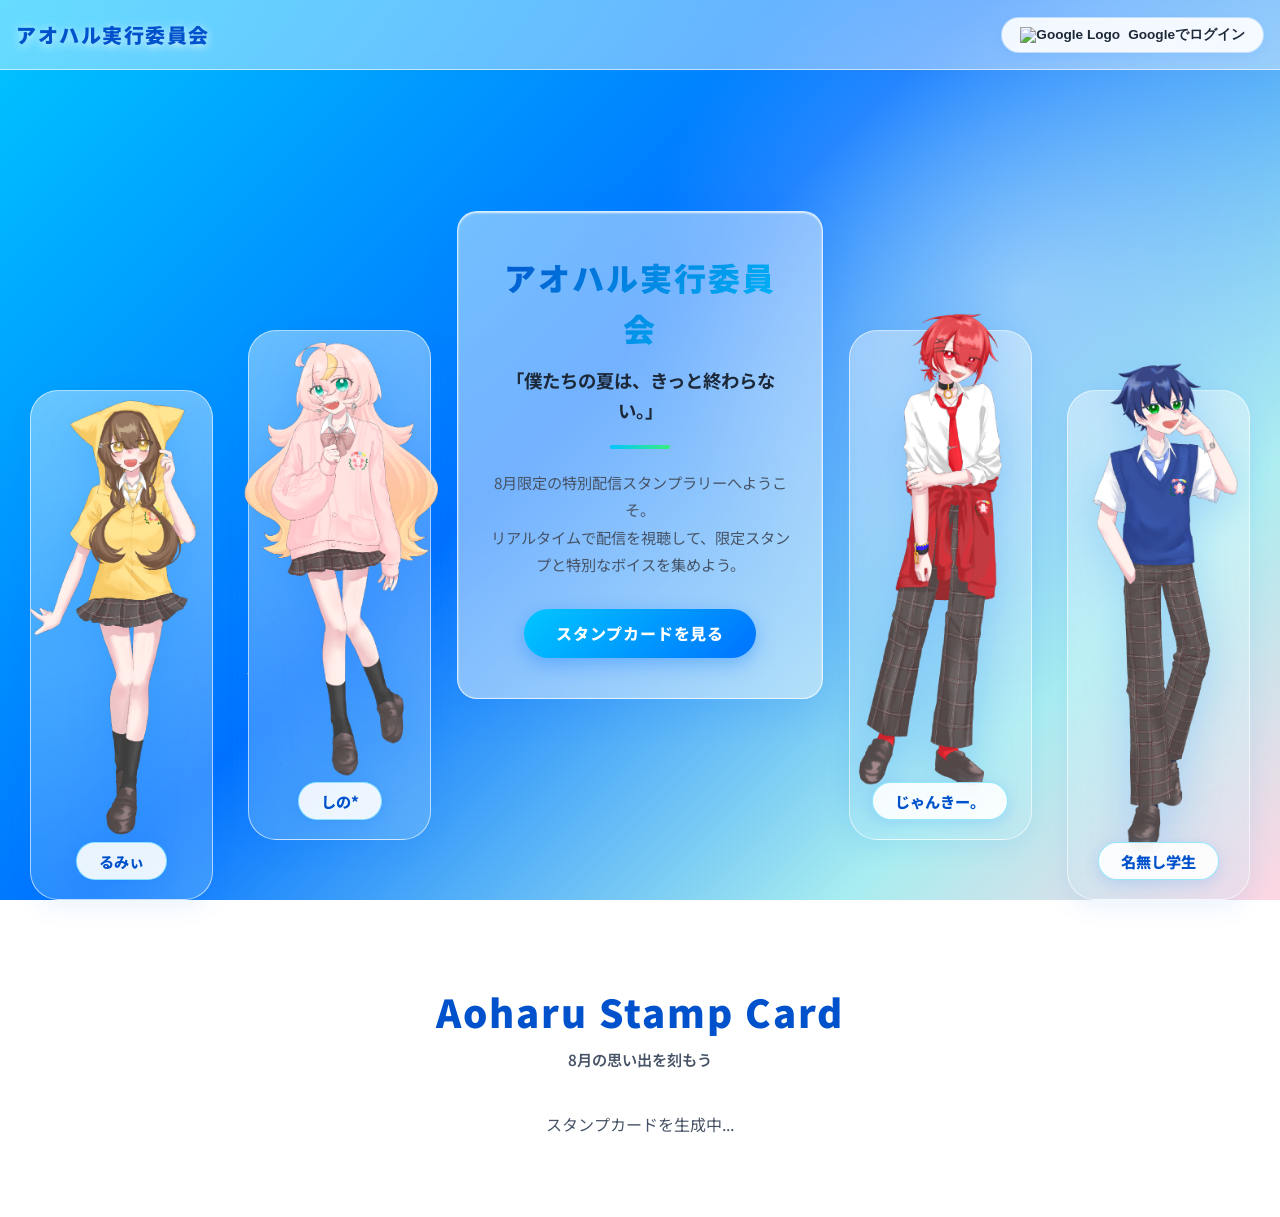
==== commit b77f9ecb: "Update index.html" ====
--- a/index.html
+++ b/index.html
@@ -24,15 +24,15 @@
             
             <div class="member-wrapper member-rmi position-low" onclick="location.href='profile.html?member=rmi'">
                 <div class="stand-image-container">
-                    <img src="images/AoharuRMI.png" alt="RMI" class="member-img">
-                    <span class="member-name-tag">RMI</span>
+                    <img src="images/AoharuRMI.png" alt="るみぃ" class="member-img">
+                    <span class="member-name-tag">るみぃ</span>
                 </div>
             </div>
 
             <div class="member-wrapper member-sno position-high" onclick="location.href='profile.html?member=sno'">
                 <div class="stand-image-container">
-                    <img src="images/AoharuSNO.png" alt="SNO" class="member-img">
-                    <span class="member-name-tag">SNO</span>
+                    <img src="images/AoharuSNO.png" alt="しの*" class="member-img">
+                    <span class="member-name-tag">しの*</span>
                 </div>
             </div>
 
@@ -49,15 +49,15 @@
 
             <div class="member-wrapper member-jan position-high" onclick="location.href='profile.html?member=jan'">
                 <div class="stand-image-container">
-                    <img src="images/AoharuJAN.png" alt="JAN" class="member-img">
-                    <span class="member-name-tag">JAN</span>
+                    <img src="images/AoharuJAN.png" alt="じゃんきー。" class="member-img">
+                    <span class="member-name-tag">じゃんきー。</span>
                 </div>
             </div>
 
             <div class="member-wrapper member-nns position-low" onclick="location.href='profile.html?member=nns'">
                 <div class="stand-image-container">
-                    <img src="images/AoharuNNS.png" alt="NNS" class="member-img">
-                    <span class="member-name-tag">NNS</span>
+                    <img src="images/AoharuNNS.png" alt="名無し学生" class="member-img">
+                    <span class="member-name-tag">名無し学生</span>
                 </div>
             </div>
 
@@ -163,10 +163,10 @@
 
         // 📂 配信ID・日付・配信情報のマスターデータ
         const mockStampsMaster = {
-            "stream_aoharu_01": { day: 1,  targetDate: "2026-08-01", title: "【DAY1】アオハル8月スタンプラリー開幕配信！", url: "https://youtube.com/watch?v=stream01", thumbnail: "images/thumb_01.png" },
-            "supurarara": { day: 2,  targetDate: "2026-08-02", title: "【DAY2】夏休み特別コラボトーク！", url: "https://youtube.com/watch?v=stream02", thumbnail: "images/thumb_02.png" },
-            "stream_aoharu_03": { day: 3,  targetDate: "2026-08-03", title: "【DAY3】深夜のまったりゲーム配信", url: "https://youtube.com/watch?v=stream03", thumbnail: "images/thumb_03.png" },
-            "stream_aoharu_04": { day: 4,  targetDate: "2026-08-04", title: "【DAY4】メンバー総出演スペシャル", url: "https://youtube.com/watch?v=stream04", thumbnail: "images/thumb_04.png" },
+            "stream_aoharu_01": { day: 1,  targetDate: "2026-08-01",},
+            "supurarara": { day: 2,  targetDate: "2026-08-02",},
+            "stream_aoharu_03": { day: 3,  targetDate: "2026-08-03", },
+            "stream_aoharu_04": { day: 4,  targetDate: "2026-08-04", },
             "stream_aoharu_05": { day: 5,  targetDate: "2026-08-05", title: "【DAY5】夏の思い出雑談会", url: "https://youtube.com/watch?v=stream05", thumbnail: "images/thumb_05.png" },
             "stream_aoharu_06": { day: 6,  targetDate: "2026-08-06", title: "【DAY6】歌枠特別ライブ配信", url: "https://youtube.com/watch?v=stream06", thumbnail: "images/thumb_06.png" },
             "stream_aoharu_07": { day: 7,  targetDate: "2026-08-07", title: "【DAY7】第1週目振り返り＆企画発表", url: "https://youtube.com/watch?v=stream07", thumbnail: "images/thumb_07.png" },
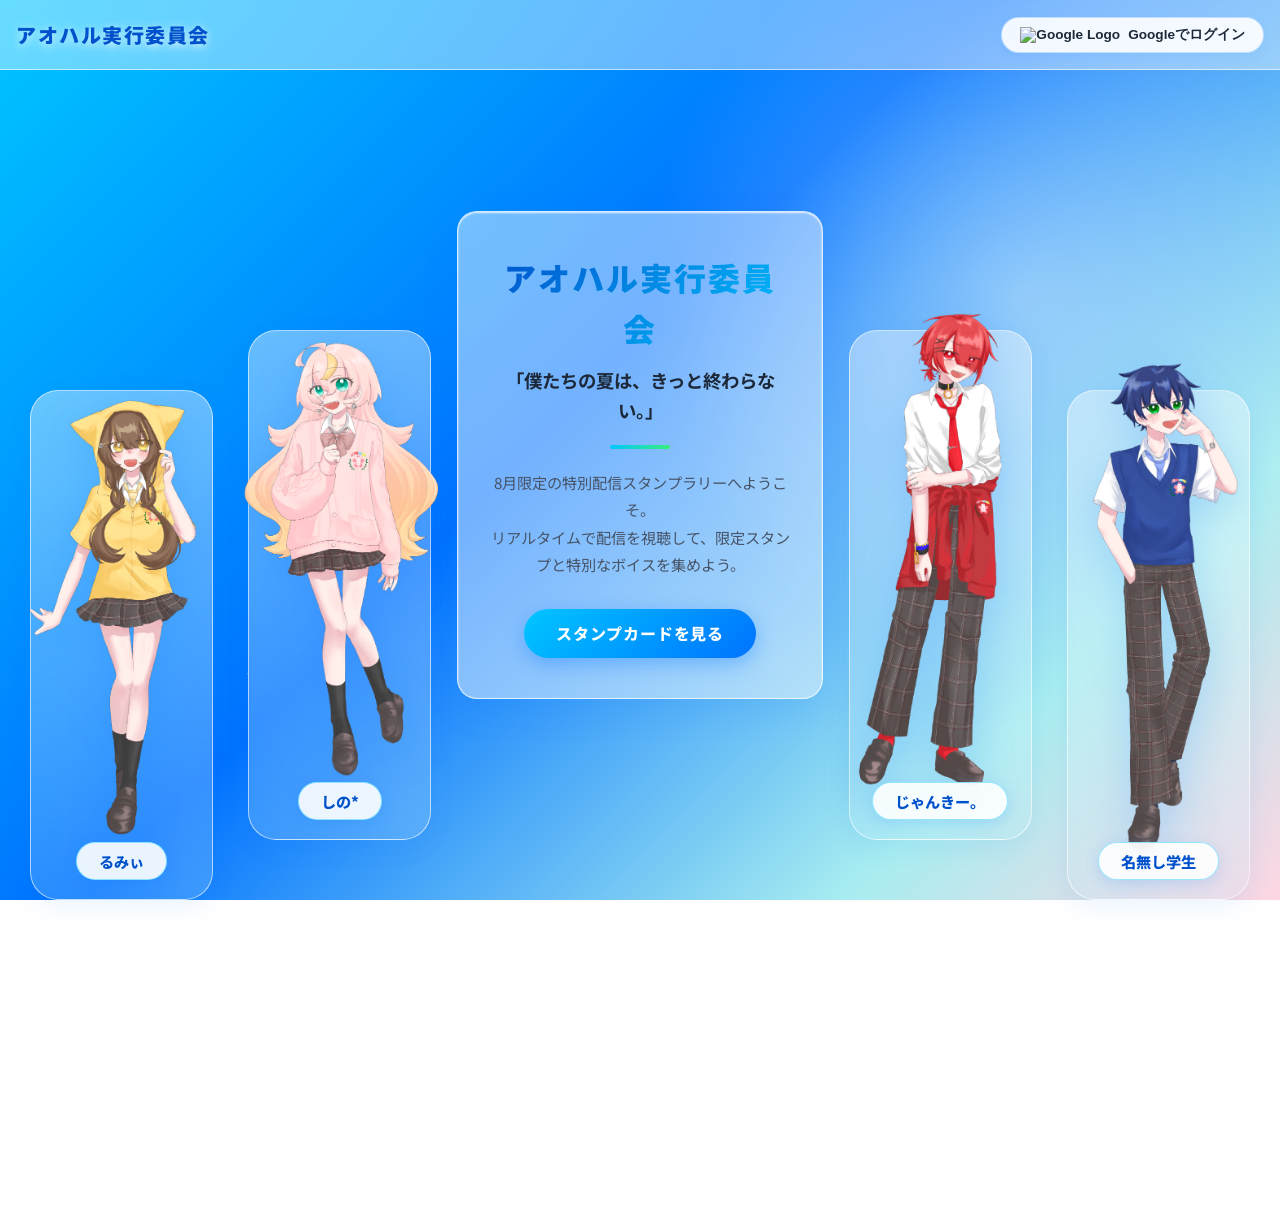
==== commit 016430e3: "Update index.html" ====
--- a/index.html
+++ b/index.html
@@ -165,11 +165,11 @@
         const mockStampsMaster = {
             "stream_aoharu_01": { day: 1,  targetDate: "2026-08-01",},
             "supurarara": { day: 2,  targetDate: "2026-08-02",},
-            "stream_aoharu_03": { day: 3,  targetDate: "2026-08-03", },
-            "stream_aoharu_04": { day: 4,  targetDate: "2026-08-04", },
-            "stream_aoharu_05": { day: 5,  targetDate: "2026-08-05", title: "【DAY5】夏の思い出雑談会", url: "https://youtube.com/watch?v=stream05", thumbnail: "images/thumb_05.png" },
-            "stream_aoharu_06": { day: 6,  targetDate: "2026-08-06", title: "【DAY6】歌枠特別ライブ配信", url: "https://youtube.com/watch?v=stream06", thumbnail: "images/thumb_06.png" },
-            "stream_aoharu_07": { day: 7,  targetDate: "2026-08-07", title: "【DAY7】第1週目振り返り＆企画発表", url: "https://youtube.com/watch?v=stream07", thumbnail: "images/thumb_07.png" },
+            "": { day: 3,  targetDate: "2026-08-03", },
+            "minimine": { day: 4,  targetDate: "2026-08-04", },
+            "cookingsuruzo": { day: 5,  targetDate: "2026-08-05",},
+            "noenglish": { day: 6,  targetDate: "2026-08-06",},
+            "kitakudekin": { day: 7,  targetDate: "2026-08-07"},
             "stream_aoharu_08": { day: 8,  targetDate: "2026-08-08", title: "【DAY8】8月8日ゾロ目記念配信！", url: "https://youtube.com/watch?v=stream08", thumbnail: "images/thumb_08.png" },
             "stream_aoharu_09": { day: 9,  targetDate: "2026-08-09", title: "【DAY9】日曜夜のまったりラジオ", url: "https://youtube.com/watch?v=stream09", thumbnail: "images/thumb_09.png" },
             "stream_aoharu_10": { day: 10, targetDate: "2026-08-10", title: "【DAY10】10日達成記念配信", url: "https://youtube.com/watch?v=stream10", thumbnail: "images/thumb_10.png" },
